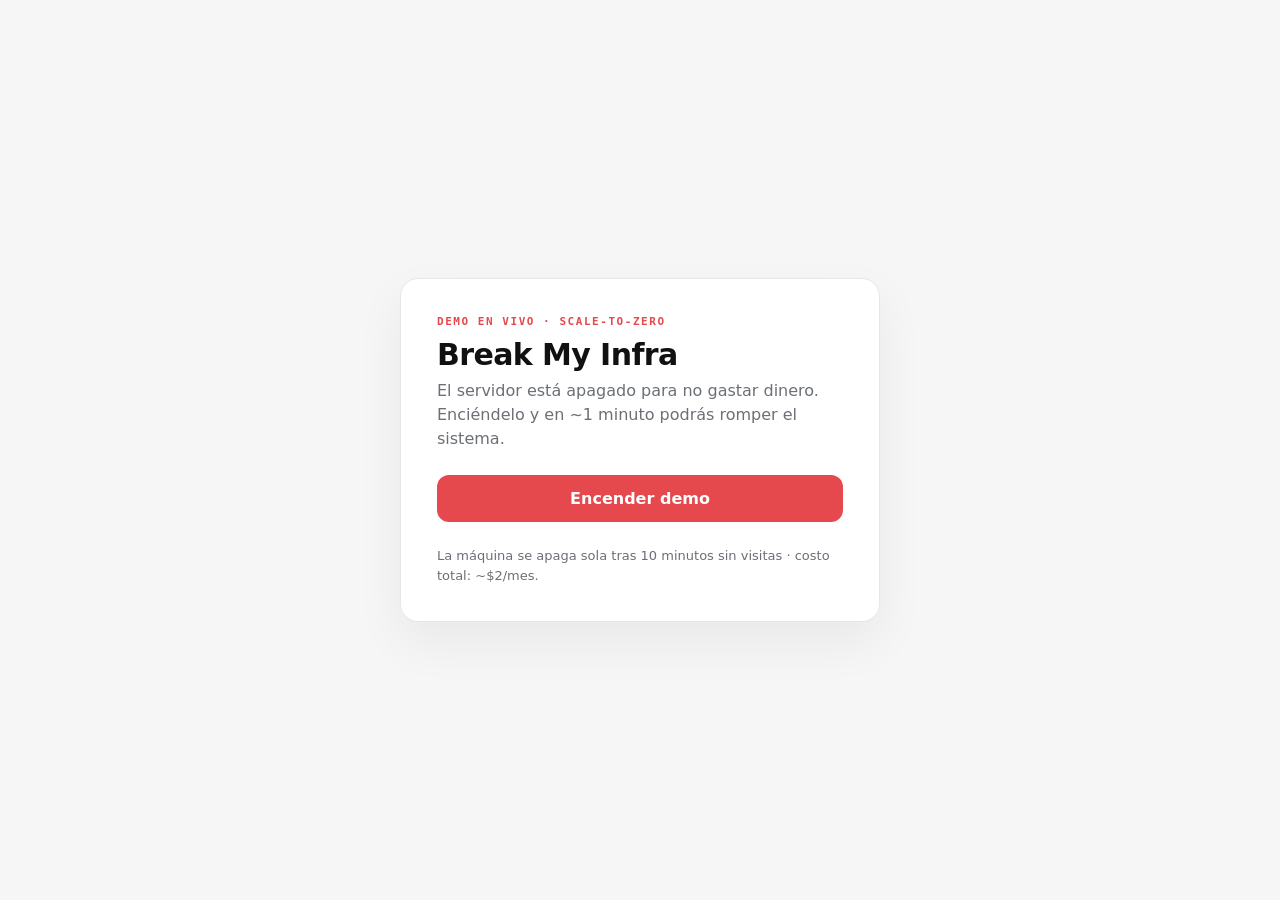
==== infra/lambda/landing.html @ ce0a3950 "feat: landing de encendido servida por la lambda" ====
<!doctype html>
<html lang="es">
<head>
  <meta charset="utf-8">
  <meta name="viewport" content="width=device-width, initial-scale=1">
  <title>Break My Infra · Demo en vivo</title>
  <style>
    :root { --text: #111; --muted: #6b6f76; --accent: #e5484d; --line: #e7e7ea; --ok: #2f9e64; }
    * { box-sizing: border-box; margin: 0; }
    body {
      min-height: 100vh; display: grid; place-items: center; padding: 24px;
      background: #f6f6f7; color: var(--text);
      font: 16px/1.5 system-ui, -apple-system, "Segoe UI", sans-serif;
    }
    .card {
      width: min(480px, 100%); background: #fff; border: 1px solid var(--line);
      border-radius: 18px; padding: 36px; box-shadow: 0 20px 50px rgba(0, 0, 0, .06);
    }
    .eyebrow {
      font: 600 11px ui-monospace, Consolas, monospace; letter-spacing: .14em;
      text-transform: uppercase; color: var(--accent);
    }
    h1 { font-size: 30px; line-height: 1.1; letter-spacing: -.02em; margin: 10px 0 8px; }
    .lead { color: var(--muted); }
    button {
      margin-top: 24px; width: 100%; padding: 14px; border: 0; border-radius: 12px;
      background: var(--accent); color: #fff; font-family: inherit; font-size: 16px;
      font-weight: 600; cursor: pointer;
    }
    button:disabled { opacity: .5; cursor: wait; }
    [hidden] { display: none !important; }
    .steps { list-style: none; padding: 0; margin-top: 24px; display: grid; gap: 12px; }
    .steps li { display: flex; gap: 10px; align-items: center; color: var(--muted); }
    .steps li::before {
      content: ""; width: 10px; height: 10px; border-radius: 50%;
      border: 2px solid var(--line); flex-shrink: 0;
    }
    .steps li.doing { color: var(--text); }
    .steps li.doing::before { border-color: var(--accent); animation: pulse 1s infinite; }
    .steps li.done { color: var(--text); }
    .steps li.done::before { background: var(--ok); border-color: var(--ok); }
    .timer { margin-top: 16px; font: 600 13px ui-monospace, Consolas, monospace; color: var(--muted); }
    .note { margin-top: 24px; font-size: 13px; color: var(--muted); }
    @keyframes pulse { 50% { opacity: .3; } }
  </style>
</head>
<body>
  <main class="card">
    <p class="eyebrow">Demo en vivo · scale-to-zero</p>
    <h1>Break My Infra</h1>
    <p class="lead" id="lead">
      El servidor está apagado para no gastar dinero. Enciéndelo y en ~1 minuto podrás romper el sistema.
    </p>

    <button id="start">Encender demo</button>

    <ul class="steps" id="steps" hidden>
      <li>Encendiendo servidor en AWS (EC2)</li>
      <li>Levantando 10 contenedores</li>
      <li>Listo, entrando a la demo…</li>
    </ul>
    <p class="timer" id="timer" hidden></p>

    <p class="note">La máquina se apaga sola tras 10 minutos sin visitas · costo total: ~$2/mes.</p>
  </main>

  <script>
    const $ = (id) => document.getElementById(id);
    const btn = $("start"), lead = $("lead"), steps = $("steps"), timer = $("timer");
    const ORDER = ["pending", "running", "ready"];
    let ticker = null;

    function setStep(step) {
      const idx = ORDER.indexOf(step);
      steps.querySelectorAll("li").forEach((li, i) => {
        li.className = i < idx ? "done" : i === idx ? "doing" : "";
      });
    }

    function showProgress() {
      btn.hidden = true;
      steps.hidden = false;
      timer.hidden = false;
      const t0 = Date.now();
      ticker = setInterval(() => (timer.textContent = `${Math.round((Date.now() - t0) / 1000)} s`), 1000);
    }

    async function poll() {
      try {
        const s = await (await fetch("/status")).json();
        if (s.ready) {
          setStep("ready");
          clearInterval(ticker);
          setTimeout(() => (location.href = s.url), 800);
          return;
        }
        setStep(s.state === "running" ? "running" : "pending");
      } catch {}
      setTimeout(poll, 3000);
    }

    btn.addEventListener("click", async () => {
      btn.disabled = true;
      const res = await fetch("/start", { method: "POST" });
      const data = await res.json().catch(() => ({}));
      if (res.status === 409 || res.status === 429) {
        lead.textContent = data.detail;
        btn.disabled = false;
        return;
      }
      showProgress();
      poll();
    });

    // Al cargar: si ya está encendida, entrar directo
    (async () => {
      try {
        const s = await (await fetch("/status")).json();
        if (s.ready) return (location.href = s.url);
        if (s.state === "pending" || s.state === "running") { showProgress(); poll(); }
      } catch {}
    })();
  </script>
</body>
</html>
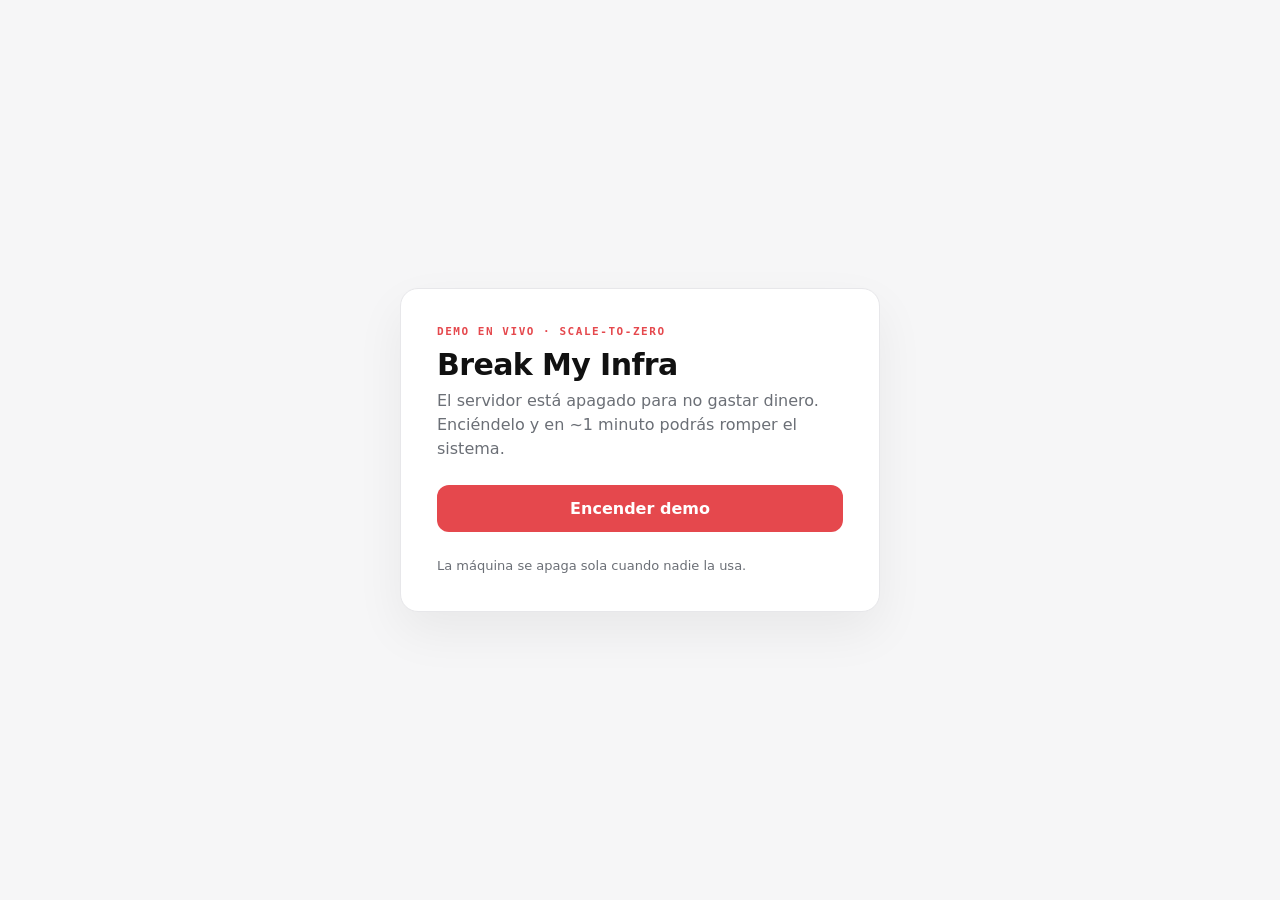
==== commit d727a171: "feat: encendidos de 20 min mínimo y hasta 15 por día" ====
--- a/infra/lambda/landing.html
+++ b/infra/lambda/landing.html
@@ -61,7 +61,7 @@
     </ul>
     <p class="timer" id="timer" hidden></p>
 
-    <p class="note">La máquina se apaga sola tras 10 minutos sin visitas · costo total: ~$2/mes.</p>
+    <p class="note">La máquina se apaga sola cuando nadie la usa.</p>
   </main>
 
   <script>
